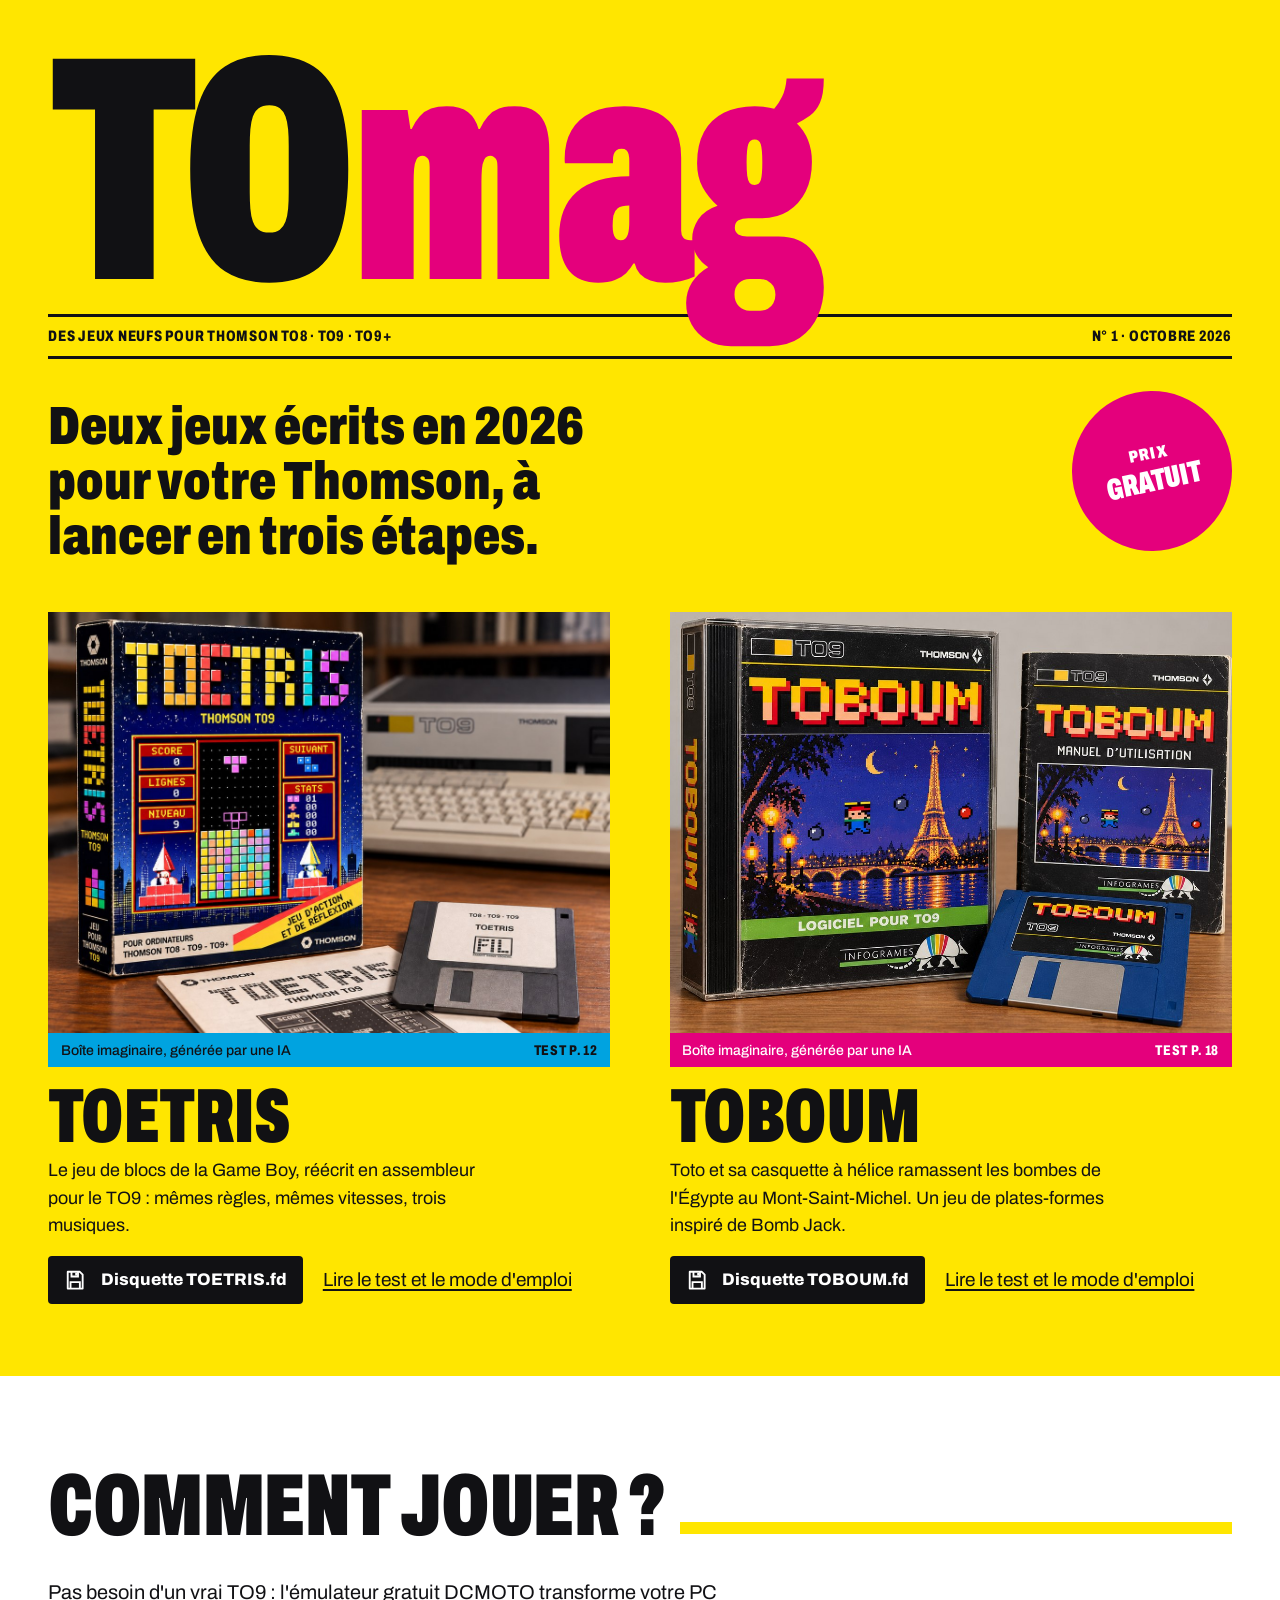
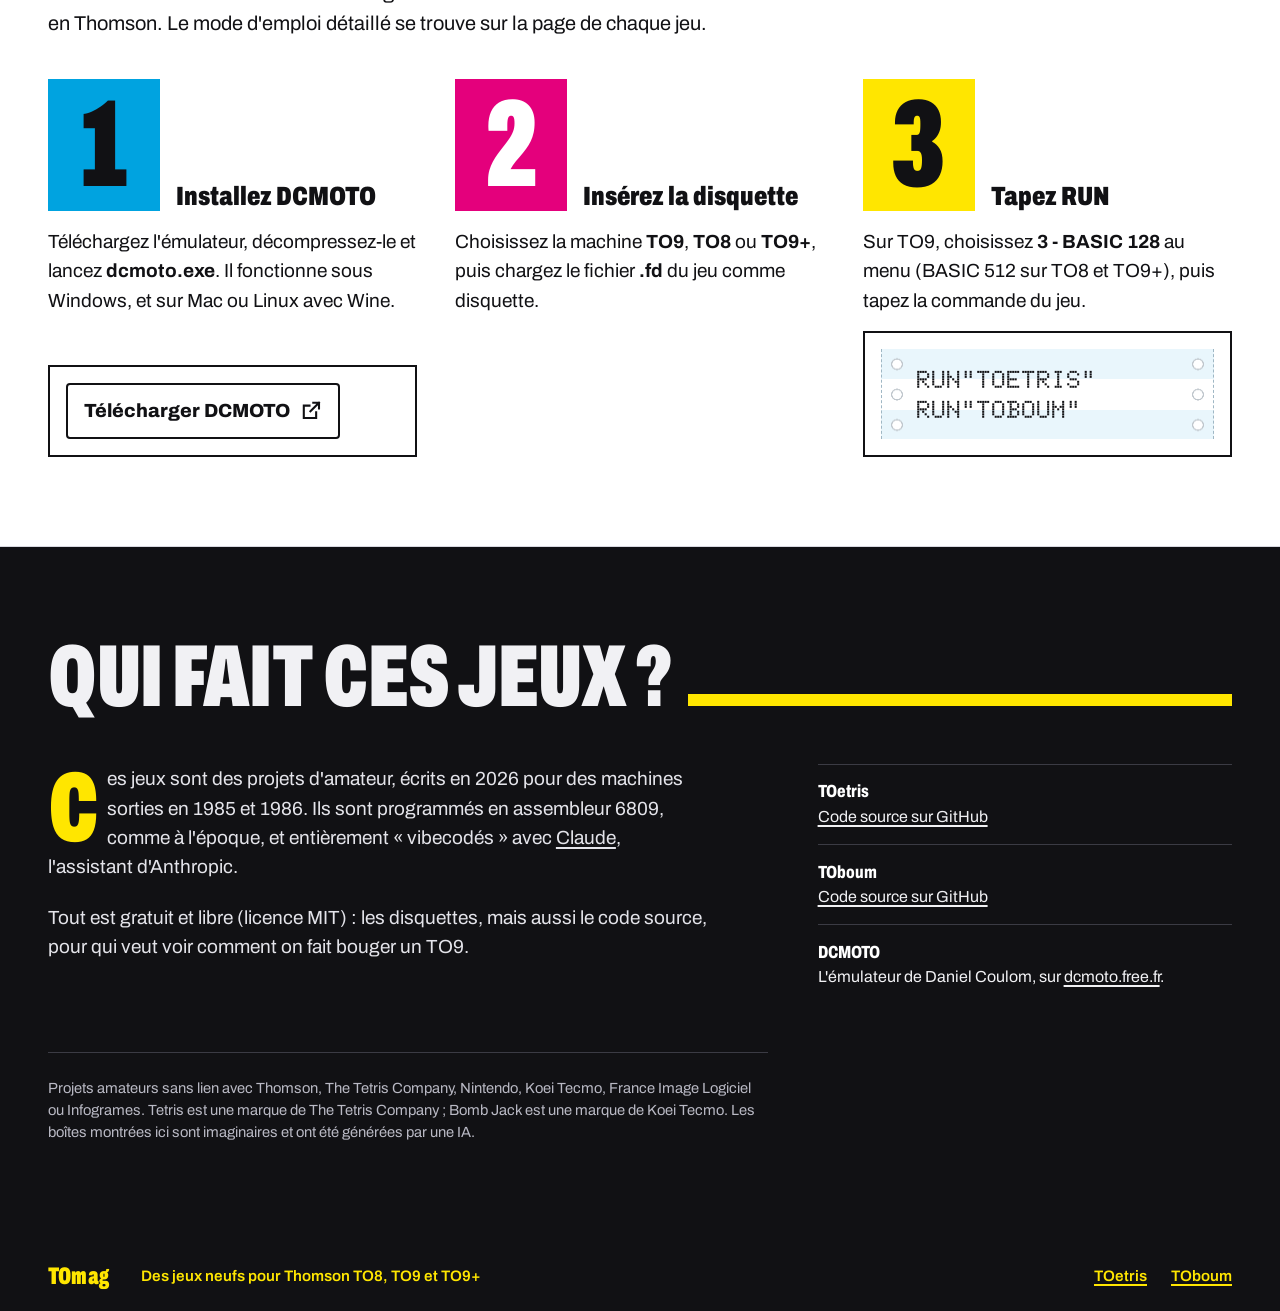
==== index.html @ b763bdde "Page d'accueil TOmag : les deux jeux Thomson et comment y jouer Co-Authored-By: Claude Opus 5.5 <nor" ====
<!doctype html>
<html lang="fr">
<head>
<meta charset="utf-8">
<meta name="viewport" content="width=device-width, initial-scale=1">
<title>TOmag, des jeux neufs pour Thomson TO8, TO9 et TO9+</title>
<meta name="description" content="Deux jeux neufs et gratuits pour les ordinateurs Thomson TO8, TO9 et TO9+ : TOetris et TOboum. Téléchargez la disquette et jouez dans l'émulateur DCMOTO.">
<meta name="theme-color" content="#ffe600">
<meta property="og:title" content="TOmag, des jeux neufs pour Thomson TO8, TO9 et TO9+">
<meta property="og:description" content="TOetris et TOboum : deux jeux gratuits pour votre Thomson, à lancer dans DCMOTO en trois étapes.">
<meta property="og:image" content="https://sebjvproj.github.io/img/toboum-boite.jpg">
<meta property="og:type" content="website">
<link rel="preload" href="fonts/archivo.woff2" as="font" type="font/woff2" crossorigin>
<link rel="icon" href="data:image/svg+xml,%3Csvg xmlns='http://www.w3.org/2000/svg' viewBox='0 0 16 16'%3E%3Crect width='16' height='16' fill='%23ffe600'/%3E%3Cpath d='M3 4h10v2H9v7H7V6H3z' fill='%23111114'/%3E%3C/svg%3E">
<link rel="stylesheet" href="style.css">
</head>
<body data-rubrique="accueil">
<a class="lien-evitement" href="#comment">Aller directement au mode d'emploi</a>

<svg width="0" height="0" style="position:absolute" aria-hidden="true">
  <symbol id="i-disquette" viewBox="0 0 24 24"><path fill="none" stroke="currentColor" stroke-width="2" stroke-linejoin="round" d="M4 3h13l3 3v15H4z"/><path fill="none" stroke="currentColor" stroke-width="2" d="M8 3v5h7V3M7 21v-7h10v7"/><path fill="currentColor" d="M12 4h2v3h-2z"/></symbol>
  <symbol id="i-droite" viewBox="0 0 24 24"><path fill="none" stroke="currentColor" stroke-width="2.4" stroke-linecap="square" d="M4 12h15M13 6l6 6-6 6"/></symbol>
  <symbol id="i-sortie" viewBox="0 0 24 24"><path fill="none" stroke="currentColor" stroke-width="2.2" stroke-linecap="square" d="M14 4h6v6M20 4l-9 9M17 14v6H4V7h6"/></symbol>
</svg>

<main>
  <section class="couverture" aria-labelledby="titre-revue">
    <div class="cadre">
      <h1 class="logo-revue" id="titre-revue">TO<span class="mag">mag</span></h1>
      <div class="sous-logo">
        <span>Des jeux neufs pour Thomson TO8 · TO9 · TO9+</span>
        <span>N° 1 · Octobre 2026</span>
      </div>

      <p class="gratuit" aria-hidden="true"><span>Prix</span><b>Gratuit</b></p>
      <p class="une">Deux jeux écrits en 2026 pour votre Thomson, à lancer en trois étapes.</p>

      <div class="sujets">
        <article class="sujet" aria-labelledby="sujet-toetris">
          <a class="image" href="/toetris/" tabindex="-1" aria-hidden="true">
            <img src="img/toetris-boite.jpg" width="1200" height="900" alt="">
          </a>
          <p class="sujet-bande"><span>Boîte imaginaire, générée par une IA</span><span>Test p. 12</span></p>
          <h2 id="sujet-toetris"><a href="/toetris/">TOetris</a></h2>
          <p>Le jeu de blocs de la Game Boy, réécrit en assembleur pour le TO9 : mêmes règles, mêmes vitesses, trois musiques.</p>
          <div class="liens">
            <a class="bouton" href="https://github.com/sebjvproj/toetris/releases/latest/download/TOETRIS.fd" download>
              <svg aria-hidden="true"><use href="#i-disquette"/></svg>
              <span>Disquette TOETRIS.fd</span>
            </a>
            <a href="/toetris/">Lire le test et le mode d'emploi</a>
          </div>
        </article>

        <article class="sujet" aria-labelledby="sujet-toboum">
          <a class="image" href="/toboum-to9/" tabindex="-1" aria-hidden="true">
            <img src="img/toboum-boite.jpg" width="1200" height="800" alt="">
          </a>
          <p class="sujet-bande"><span>Boîte imaginaire, générée par une IA</span><span>Test p. 18</span></p>
          <h2 id="sujet-toboum"><a href="/toboum-to9/">TOboum</a></h2>
          <p>Toto et sa casquette à hélice ramassent les bombes de l'Égypte au Mont-Saint-Michel. Un jeu de plates-formes inspiré de Bomb Jack.</p>
          <div class="liens">
            <a class="bouton" href="https://github.com/sebjvproj/toboum-to9/releases/latest/download/TOBOUM.fd" download>
              <svg aria-hidden="true"><use href="#i-disquette"/></svg>
              <span>Disquette TOBOUM.fd</span>
            </a>
            <a href="/toboum-to9/">Lire le test et le mode d'emploi</a>
          </div>
        </article>
      </div>
    </div>
  </section>

  <section class="rubrique" id="comment" aria-labelledby="titre-comment">
    <div class="cadre">
      <div class="titre-rubrique">
        <h2 id="titre-comment">Comment jouer ?</h2>
        <div class="regle" aria-hidden="true"></div>
      </div>
      <p class="intro-rubrique">Pas besoin d'un vrai TO9 : l'émulateur gratuit DCMOTO transforme votre PC en Thomson. Le mode d'emploi détaillé se trouve sur la page de chaque jeu.</p>

      <ol class="etapes">
        <li class="etape">
          <div class="etape-tete">
            <span class="numero" aria-hidden="true">1</span>
            <h3>Installez DCMOTO</h3>
          </div>
          <p>Téléchargez l'émulateur, décompressez-le et lancez <b>dcmoto.exe</b>. Il fonctionne sous Windows, et sur Mac ou Linux avec Wine.</p>
          <div class="appel">
            <a class="bouton-sec" href="http://dcmoto.free.fr/emulateur/index.html">Télécharger DCMOTO <svg aria-hidden="true"><use href="#i-sortie"/></svg></a>
          </div>
        </li>
        <li class="etape">
          <div class="etape-tete">
            <span class="numero" aria-hidden="true">2</span>
            <h3>Insérez la disquette</h3>
          </div>
          <p>Choisissez la machine <b>TO9</b>, <b>TO8</b> ou <b>TO9+</b>, puis chargez le fichier <b>.fd</b> du jeu comme disquette.</p>
        </li>
        <li class="etape">
          <div class="etape-tete">
            <span class="numero" aria-hidden="true">3</span>
            <h3>Tapez RUN</h3>
          </div>
          <p>Sur TO9, choisissez <b>3 - BASIC 128</b> au menu (BASIC 512 sur TO8 et TO9+), puis tapez la commande du jeu.</p>
          <div class="appel">
            <pre class="listing" aria-label="Commandes : RUN guillemet TOETRIS guillemet, ou RUN guillemet TOBOUM guillemet"><span class="ligne">RUN"TOETRIS"</span><span class="ligne">RUN"TOBOUM"</span></pre>
          </div>
        </li>
      </ol>
    </div>
  </section>

  <section class="rubrique coulisses" aria-labelledby="titre-qui">
    <div class="cadre">
      <div class="titre-rubrique">
        <h2 id="titre-qui">Qui fait ces jeux ?</h2>
        <div class="regle" aria-hidden="true"></div>
      </div>
      <div class="article">
        <div class="texte">
          <p>Ces jeux sont des projets d'amateur, écrits en 2026 pour des machines sorties en 1985 et 1986. Ils sont programmés en assembleur 6809, comme à l'époque, et entièrement « vibecodés » avec <a href="https://claude.ai">Claude</a>, l'assistant d'Anthropic.</p>
          <p>Tout est gratuit et libre (licence MIT) : les disquettes, mais aussi le code source, pour qui veut voir comment on fait bouger un TO9.</p>
        </div>
        <ul class="marge-droite puces-techniques">
          <li><b>TOetris</b><a href="https://github.com/sebjvproj/toetris">Code source sur GitHub</a></li>
          <li><b>TOboum</b><a href="https://github.com/sebjvproj/toboum-to9">Code source sur GitHub</a></li>
          <li><b>DCMOTO</b>L'émulateur de Daniel Coulom, sur <a href="http://dcmoto.free.fr/">dcmoto.free.fr</a>.</li>
        </ul>
      </div>
      <div class="mentions">
        <p>Projets amateurs sans lien avec Thomson, The Tetris Company, Nintendo, Koei Tecmo, France Image Logiciel ou Infogrames. Tetris est une marque de The Tetris Company ; Bomb Jack est une marque de Koei Tecmo. Les boîtes montrées ici sont imaginaires et ont été générées par une IA.</p>
      </div>
    </div>
  </section>
</main>

<footer class="pied">
  <div class="cadre">
    <span class="titre-revue"><b>TOmag</b></span>
    <span>Des jeux neufs pour Thomson TO8, TO9 et TO9+</span>
    <nav aria-label="Liens">
      <a href="/toetris/">TOetris</a>
      <a href="/toboum-to9/">TOboum</a>
    </nav>
  </div>
</footer>
</body>
</html>
---- style.css ----
/* TOmag : pages des jeux Thomson. Feuille commune aux trois sites. */

@font-face {
  font-family: "Archivo";
  src: url("fonts/archivo.woff2") format("woff2");
  font-weight: 100 900;
  font-stretch: 62% 125%;
  font-style: normal;
  font-display: swap;
}
@font-face {
  font-family: "Doto";
  src: url("fonts/doto.woff2") format("woff2");
  font-weight: 400 900;
  font-display: swap;
}

:root {
  color-scheme: light;
  /* Encres de quadrichromie */
  --cyan: #00a3e0;
  --magenta: #e4007c;
  --jaune: #ffe600;
  --noir: #111114;
  --papier: #ffffff;
  --gris: #4a4a55;
  --filet: #d9d9e0;
  /* Fonds de rubrique */
  --nuit: #141a5e;
  --nuit-2: #1e2780;
  --rubrique: var(--cyan);
  --sur-rubrique: var(--noir);
  --champ: var(--nuit);
  --sur-champ: #ffffff;
  --sur-champ-doux: #c9cff5;

  --col: calc((min(100vw, 1280px) - 2 * var(--marge)) / 40);
  --marge: clamp(16px, 4vw, 48px);
  --texte: 1.1875rem;
  --affiche: "Archivo", "Arial Narrow", sans-serif;
  --listing: "Doto", ui-monospace, monospace;
}

body[data-rubrique="toboum"] {
  --rubrique: var(--magenta);
  --sur-rubrique: #ffffff;
  --champ: #121014;
  --sur-champ-doux: #f1c9df;
}
body[data-rubrique="accueil"] {
  --rubrique: var(--noir);
  --sur-rubrique: var(--jaune);
  --champ: var(--jaune);
  --sur-champ: var(--noir);
  --sur-champ-doux: #3a3510;
}

*, *::before, *::after { box-sizing: border-box; }

html {
  -webkit-text-size-adjust: 100%;
  scroll-behavior: smooth;
  scrollbar-color: var(--noir) var(--papier);
}
@media (prefers-reduced-motion: reduce) {
  html { scroll-behavior: auto; }
}

body {
  margin: 0;
  background: var(--papier);
  color: var(--noir);
  font-family: "Archivo", system-ui, sans-serif;
  font-size: var(--texte);
  line-height: 1.55;
  font-stretch: 100%;
  text-rendering: optimizeLegibility;
}

::selection { background: var(--jaune); color: var(--noir); }

a {
  color: inherit;
  text-decoration-thickness: 2px;
  text-underline-offset: 0.18em;
}
a:hover { text-decoration-color: var(--rubrique); }

:focus-visible {
  outline: 3px solid var(--magenta);
  outline-offset: 3px;
}
body[data-rubrique="toboum"] :focus-visible { outline-color: var(--jaune); }

img { display: block; max-width: 100%; height: auto; }
.pixel { image-rendering: pixelated; }

.cadre {
  width: min(100% - 2 * var(--marge), 1280px - 2 * var(--marge));
  margin-inline: auto;
}

.lien-evitement {
  position: absolute;
  left: var(--marge);
  top: -100px;
  background: var(--jaune);
  color: var(--noir);
  padding: 0.6em 1em;
  font-weight: 700;
  z-index: 10;
}
.lien-evitement:focus { top: 8px; }

/* ---------- Bandeau courant (tête de page de magazine) ---------- */

.bandeau {
  background: var(--rubrique);
  color: var(--sur-rubrique);
  font-stretch: 75%;
  font-weight: 800;
  text-transform: uppercase;
  letter-spacing: 0.06em;
  font-size: 0.9rem;
}
.bandeau .cadre {
  display: flex;
  align-items: center;
  gap: 0.5rem 1.5rem;
  min-height: 3rem;
  flex-wrap: wrap;
  padding-block: 0.4rem;
}
.bandeau a { text-decoration: none; }
.bandeau a:hover { text-decoration: underline; }
.titre-revue {
  font-size: 1.35rem;
  font-weight: 900;
  font-stretch: 62%;
  letter-spacing: 0.01em;
  text-transform: none;
}
.titre-revue b { font-weight: 900; }
.bandeau .folio { margin-left: auto; font-variant-numeric: tabular-nums; }
.bandeau .sep { opacity: 0.55; }

/* ---------- Ouverture (premier écran) ---------- */

.ouverture {
  background: var(--champ);
  color: var(--sur-champ);
  padding-block: clamp(1.5rem, 4vw, 3.5rem) clamp(2.5rem, 6vw, 5rem);
  overflow: hidden;
}

.tete-ouverture {
  display: grid;
  grid-template-columns: repeat(40, 1fr);
  align-items: end;
  margin-bottom: clamp(1.5rem, 3.5vw, 2.75rem);
}
.tete-ouverture .manchette { grid-column: 1 / span 27; }
.tete-ouverture .chapo { grid-column: 29 / span 12; margin-bottom: 0.9rem; }

.manchette {
  margin: 0;
  font-family: var(--affiche);
  font-stretch: 62%;
  font-weight: 900;
  text-transform: uppercase;
  line-height: 0.82;
  letter-spacing: -0.01em;
  font-size: clamp(5rem, 16vw, 15rem);
  display: flex;
  flex-wrap: nowrap;
  white-space: nowrap;
}
.manchette span { display: inline-block; }

.ouverture-grille {
  display: grid;
  grid-template-columns: repeat(40, 1fr);
  column-gap: 0;
  align-items: start;
}
.ouverture-grille .ecran-bloc { grid-column: 1 / span 23; }
.ouverture-grille .colonne-droite { grid-column: 26 / span 15; }

.chapo {
  font-size: clamp(1.3rem, 1.6vw, 1.55rem);
  line-height: 1.4;
  font-weight: 500;
  margin: 0 0 1.75rem;
  max-width: 34ch;
  text-wrap: pretty;
}
.chapo strong { font-weight: 800; }

/* Écran : photo d'écran encadrée */
.ecran {
  margin: 0;
}
.ecran .moniteur {
  background: #000;
  padding: clamp(8px, 1.4vw, 18px);
  border-radius: 6px;
  box-shadow: 0 18px 40px -12px rgba(0, 0, 0, 0.55), 0 2px 6px rgba(0, 0, 0, 0.35);
}
.ecran img { width: 100%; }
.legende {
  font-size: 0.95rem;
  line-height: 1.45;
  margin-top: 0.7rem;
  color: var(--gris);
  max-width: 60ch;
}
.legende b { color: var(--noir); font-weight: 800; }
.ouverture .legende { color: var(--sur-champ-doux); }
.ouverture .legende b { color: var(--sur-champ); }

/* Fiche technique : encadré jaune */
.fiche {
  display: flex;
  flex-direction: column;
  background: var(--jaune);
  color: var(--noir);
  padding: 1.4rem 1.4rem 1.6rem;
  box-shadow: 0 22px 40px -18px rgba(0, 0, 0, 0.6);
}
body[data-rubrique="accueil"] .fiche { background: var(--papier); }
.fiche h2 {
  margin: 0 0 0.9rem;
  font-stretch: 62%;
  font-weight: 900;
  text-transform: uppercase;
  font-size: 2rem;
  line-height: 1;
  padding-bottom: 0.6rem;
  border-bottom: 3px solid var(--noir);
}
.fiche dl {
  margin: 0 0 1.4rem;
  display: grid;
  grid-template-columns: auto 1fr;
  gap: 0.35rem 1rem;
  font-size: 1.02rem;
  line-height: 1.35;
}
.fiche dt {
  font-weight: 800;
  font-stretch: 75%;
  text-transform: uppercase;
  letter-spacing: 0.04em;
  font-size: 0.85rem;
  padding-top: 0.15rem;
}
.fiche dd { margin: 0; }

/* Boutons */
.bouton {
  display: flex;
  align-items: center;
  gap: 0.9rem;
  width: 100%;
  background: var(--noir);
  color: #fff;
  text-decoration: none;
  padding: 1rem 1.2rem;
  border-radius: 4px;
  font-weight: 800;
  font-size: 1.25rem;
  line-height: 1.25;
  transition: background-color 160ms ease-out, transform 160ms cubic-bezier(0.16, 1, 0.3, 1);
}
.bouton svg { flex: none; width: 1.8rem; height: 1.8rem; }
.bouton small {
  display: block;
  font-weight: 500;
  font-size: 0.88rem;
  opacity: 0.85;
  margin-top: 0.2rem;
}
.bouton:hover { background: var(--nuit-2); transform: translateY(-2px); text-decoration: none; }
body[data-rubrique="toboum"] .bouton:hover { background: var(--magenta); }
.bouton:active { transform: translateY(0); }

.lien-suite {
  align-self: flex-start;
  display: inline-flex;
  align-items: center;
  gap: 0.4rem;
  margin-top: 1rem;
  font-weight: 700;
  font-size: 1rem;
}
.lien-suite svg { width: 1.1em; height: 1.1em; }

/* ---------- Rubriques sur papier ---------- */

.rubrique {
  padding-block: clamp(3rem, 7vw, 6rem);
}
.rubrique + .rubrique { border-top: 1px solid var(--filet); }

.titre-rubrique {
  display: grid;
  grid-template-columns: auto 1fr;
  align-items: end;
  gap: 1rem;
  margin: 0 0 clamp(1.75rem, 4vw, 3rem);
}
.titre-rubrique h2 {
  margin: 0;
  font-stretch: 62%;
  font-weight: 900;
  text-transform: uppercase;
  line-height: 0.9;
  font-size: clamp(2.8rem, 7vw, 5.5rem);
  letter-spacing: -0.005em;
}
.titre-rubrique .regle {
  height: 12px;
  background: var(--rubrique);
  margin-bottom: 0.55em;
}
body[data-rubrique="accueil"] .titre-rubrique .regle { background: var(--jaune); }

.intro-rubrique {
  max-width: 62ch;
  font-size: 1.25rem;
  margin: -1rem 0 2.5rem;
}

/* ---------- Pas à pas ---------- */

.etapes {
  list-style: none;
  padding: 0;
  margin: 0;
  display: grid;
  grid-template-columns: repeat(3, 1fr);
  gap: clamp(1.5rem, 3vw, 2.75rem);
  counter-reset: etape;
}
.etape {
  display: flex;
  flex-direction: column;
  gap: 1rem;
}
.etape-tete {
  display: flex;
  align-items: flex-end;
  gap: 1rem;
}
.numero {
  flex: none;
  display: grid;
  place-items: center;
  width: 7rem;
  height: 8.25rem;
  font-stretch: 62%;
  font-weight: 900;
  font-size: 7.75rem;
  line-height: 1;
  color: var(--noir);
}
.etape:nth-child(1) .numero { background: var(--cyan); }
.etape:nth-child(2) .numero { background: var(--magenta); color: #fff; }
.etape:nth-child(3) .numero { background: var(--jaune); }
.etape h3 {
  margin: 0;
  font-stretch: 75%;
  font-weight: 900;
  font-size: 1.65rem;
  line-height: 1.05;
  text-wrap: balance;
}
.etape p { margin: 0; }
.etape p + p { margin-top: 0.2rem; }

.appel {
  margin-top: auto;
  border: 2px solid var(--noir);
  padding: 1rem;
  background: var(--papier);
}
.appel-titre {
  font-stretch: 75%;
  font-weight: 800;
  text-transform: uppercase;
  letter-spacing: 0.05em;
  font-size: 0.8rem;
  margin: 0 0 0.6rem;
  color: var(--gris);
}

/* Fil d'Ariane des menus de DCMOTO */
.menus { display: grid; gap: 0.55rem; margin: 0; padding: 0; list-style: none; }
.menu {
  display: flex;
  flex-wrap: wrap;
  align-items: center;
  gap: 0.3rem;
  font-size: 0.98rem;
  line-height: 1.2;
}
.menu span {
  background: #ececf1;
  border: 1px solid #c3c3cc;
  border-radius: 3px;
  padding: 0.25em 0.5em;
  font-weight: 600;
}
.menu svg { width: 0.9em; height: 0.9em; color: var(--gris); }

.bouton-sec {
  display: inline-flex;
  align-items: center;
  gap: 0.6rem;
  border: 2px solid var(--noir);
  padding: 0.7rem 1rem;
  font-weight: 800;
  text-decoration: none;
  border-radius: 4px;
  background: var(--papier);
  transition: background-color 160ms ease-out;
}
.bouton-sec svg { width: 1.2em; height: 1.2em; }
.bouton-sec:hover { background: var(--jaune); }

/* Listing : papier d'imprimante à picots */
.listing {
  position: relative;
  margin: 0;
  padding: 0.9rem 2.2rem;
  background:
    repeating-linear-gradient(180deg, #e9f6fc 0 1.9rem, #ffffff 1.9rem 3.8rem);
  border-inline: 1px dashed #9fb7c4;
  font-family: var(--listing);
  font-weight: 800;
  font-size: 1.55rem;
  line-height: 1.9rem;
  color: var(--noir);
}
body[data-rubrique="toboum"] .listing {
  background: repeating-linear-gradient(180deg, #fcebf4 0 1.9rem, #ffffff 1.9rem 3.8rem);
  border-color: #d6a6c0;
}
.listing::before, .listing::after {
  content: "";
  position: absolute;
  top: 0;
  bottom: 0;
  width: 1.1rem;
  background: radial-gradient(circle at 50% 0.95rem, #fff 0 0.28rem, #bfc6cc 0.3rem 0.36rem, transparent 0.38rem) 0 0 / 100% 1.9rem repeat-y;
}
.listing::before { left: 0.4rem; }
.listing::after { right: 0.4rem; }
.listing .ligne { display: block; white-space: pre; }
.listing .note {
  font-family: "Archivo", sans-serif;
  font-weight: 600;
  font-size: 0.9rem;
  color: var(--gris);
}

.copier {
  display: inline-flex;
  align-items: center;
  gap: 0.45rem;
  margin-top: 0.75rem;
  background: none;
  border: 0;
  padding: 0.3rem 0;
  font: inherit;
  font-weight: 700;
  font-size: 0.98rem;
  color: var(--noir);
  cursor: pointer;
  text-decoration: underline;
  text-decoration-thickness: 2px;
  text-underline-offset: 0.18em;
}
.copier svg { width: 1.1em; height: 1.1em; }
.copier[data-etat="ok"] { text-decoration-color: var(--cyan); }

/* Encadré « En cas de souci » */
.souci {
  margin-top: clamp(2.5rem, 5vw, 4rem);
  display: grid;
  grid-template-columns: repeat(40, 1fr);
}
.souci > div {
  grid-column: 1 / -1;
  background: #e5f5fc;
  border-top: 8px solid var(--cyan);
  padding: 1.5rem clamp(1.25rem, 3vw, 2.25rem);
}
body[data-rubrique="toboum"] .souci > div { background: #fde8f3; border-top-color: var(--magenta); }
body[data-rubrique="accueil"] .souci > div { background: #fffbd1; border-top-color: var(--jaune); }
.souci h3 {
  margin: 0 0 0.75rem;
  font-stretch: 75%;
  font-weight: 900;
  font-size: 1.5rem;
}
.souci dl {
  margin: 0;
  display: grid;
  grid-template-columns: repeat(2, minmax(0, 1fr));
  gap: 1rem 2.5rem;
}
.souci dt { font-weight: 800; }
.souci dd { margin: 0.2rem 0 0; }

/* ---------- Commandes ---------- */

.commandes {
  display: grid;
  grid-template-columns: repeat(40, 1fr);
  row-gap: 2.5rem;
}
.commandes .clavier { grid-column: 1 / span 24; }
.commandes .reglages { grid-column: 27 / span 14; }
.commandes h3 {
  margin: 0 0 1rem;
  font-stretch: 75%;
  font-weight: 900;
  font-size: 1.5rem;
}
table {
  width: 100%;
  border-collapse: collapse;
  font-size: 1.05rem;
  line-height: 1.4;
}
th, td {
  text-align: left;
  vertical-align: top;
  padding: 0.7rem 0.75rem 0.7rem 0;
  border-bottom: 1px solid var(--filet);
}
thead th {
  font-stretch: 75%;
  font-weight: 800;
  text-transform: uppercase;
  letter-spacing: 0.05em;
  font-size: 0.82rem;
  border-bottom: 3px solid var(--noir);
}
td:first-child { width: 42%; }
kbd {
  display: inline-block;
  min-width: 2em;
  text-align: center;
  font: inherit;
  font-weight: 700;
  font-size: 0.92rem;
  line-height: 1;
  padding: 0.38em 0.5em 0.42em;
  margin: 0.1em 0.15em 0.1em 0;
  background: linear-gradient(#fafafa, #e4e4ea);
  border: 1px solid #a9a9b4;
  border-radius: 4px;
  box-shadow: 0 2px 0 -0.5px #a9a9b4, 0 3px 4px rgba(0, 0, 0, 0.12);
  white-space: nowrap;
}
.ou { color: var(--gris); font-size: 0.92rem; margin: 0 0.15em; }
.tabnum { font-variant-numeric: tabular-nums; }

/* ---------- Article ---------- */

.article {
  display: grid;
  grid-template-columns: repeat(40, 1fr);
  row-gap: 2rem;
}
.article .texte { grid-column: 1 / span 23; }
.article .marge-droite { grid-column: 27 / span 14; }
.texte p { margin: 0 0 1.1em; max-width: 66ch; text-wrap: pretty; }
.texte > p:first-child::first-letter {
  float: left;
  font-stretch: 62%;
  font-weight: 900;
  font-size: 5.2em;
  line-height: 0.78;
  padding: 0.06em 0.08em 0 0;
  color: var(--rubrique);
}
body[data-rubrique="toetris"] .texte > p:first-child::first-letter { color: var(--nuit-2); }
.texte h3 {
  font-stretch: 75%;
  font-weight: 900;
  font-size: 1.6rem;
  line-height: 1.1;
  margin: 2.2rem 0 0.8rem;
}
.texte ul { padding-left: 1.2em; margin: 0 0 1.2em; max-width: 64ch; }
.texte li { margin-bottom: 0.45em; }
.texte li::marker { color: var(--rubrique); }
body[data-rubrique="toetris"] .texte li::marker { color: var(--nuit-2); }

.photo { margin: 0; }
.photo img { width: 100%; }
.photo + .photo { margin-top: 2rem; }

/* Bande de photos d'écran */
.planche {
  display: grid;
  grid-template-columns: repeat(3, 1fr);
  gap: clamp(1rem, 2vw, 1.75rem);
  margin-top: clamp(2rem, 5vw, 3.5rem);
}
.planche .moniteur { padding: 8px; border-radius: 4px; }
.planche .moniteur { display: grid; place-items: center; }
body[data-rubrique="toetris"] .planche img { max-width: 320px; }
body[data-rubrique="toboum"] .ecran-bloc img { max-width: 480px; margin-inline: auto; }
body[data-rubrique="toetris"] .ecran-bloc img { max-width: 640px; margin-inline: auto; }

.niveaux { margin: clamp(2.5rem, 5vw, 4rem) 0 0; }
.niveaux ul {
  list-style: none;
  margin: 0;
  padding: 0;
  display: grid;
  grid-template-columns: repeat(auto-fit, 322px);
  justify-content: center;
  gap: clamp(0.75rem, 1.4vw, 1.25rem);
}
.niveaux li { background: #000; padding: 6px; border-radius: 4px; box-shadow: 0 10px 22px -12px rgba(0, 0, 0, 0.5); }
.niveaux img { width: 310px; max-width: 100%; }

@media (min-width: 1024px) {
  .rubrique:not(.coulisses) .article .texte {
    column-count: 2;
    column-gap: 2.25rem;
    column-rule: 1px solid var(--filet);
  }
  .rubrique:not(.coulisses) .article .texte p { hyphens: manual; }
  .rubrique:not(.coulisses) .article .texte h3 { break-after: avoid; margin-top: 1.4rem; }
  .rubrique:not(.coulisses) .article .texte h3:first-child { margin-top: 0; }
  .rubrique:not(.coulisses) .article .texte li,
  .rubrique:not(.coulisses) .article .texte ul { break-inside: avoid; }
}

/* Lecteur de musiques */
.musiques { list-style: none; padding: 0; margin: 0 0 1.5rem; display: grid; gap: 0.6rem; }
.musique {
  display: flex;
  align-items: center;
  gap: 0.9rem;
  width: 100%;
  background: var(--papier);
  border: 2px solid var(--noir);
  border-radius: 4px;
  padding: 0.6rem 0.9rem;
  font: inherit;
  font-size: 1.02rem;
  text-align: left;
  cursor: pointer;
  color: var(--noir);
  transition: background-color 160ms ease-out;
}
.musique:hover { background: #eef9fd; }
.musique .pastille {
  flex: none;
  display: grid;
  place-items: center;
  width: 2.4rem;
  height: 2.4rem;
  border-radius: 50%;
  background: var(--noir);
  color: #fff;
}
.musique .pastille svg { width: 1rem; height: 1rem; }
.musique .icone-pause { display: none; }
.musique[aria-pressed="true"] { background: var(--jaune); }
.musique[aria-pressed="true"] .icone-lecture { display: none; }
.musique[aria-pressed="true"] .icone-pause { display: block; }
.musique b { display: block; font-weight: 800; }
.musique small { color: var(--gris); font-size: 0.88rem; }
.musique[data-etat="charge"] .pastille { animation: attente 900ms steps(2) infinite; }
@keyframes attente { 50% { background: var(--magenta); } }

/* ---------- Coulisses et mentions ---------- */

.coulisses {
  background: var(--noir);
  color: #f1f1f4;
}
.coulisses .titre-rubrique .regle { background: var(--rubrique); }
body[data-rubrique="toetris"] .coulisses .titre-rubrique .regle { background: var(--cyan); }
.coulisses .article .texte p { color: #e4e4ea; }
.coulisses a:hover { text-decoration-color: var(--jaune); }
.coulisses .texte > p:first-child::first-letter { color: var(--jaune); }
.puces-techniques {
  list-style: none;
  padding: 0;
  margin: 0;
  display: grid;
  gap: 1rem;
  font-size: 1rem;
  line-height: 1.45;
}
.puces-techniques li {
  border-top: 1px solid #3b3b44;
  padding-top: 0.9rem;
}
.puces-techniques b { color: #fff; display: block; font-stretch: 75%; font-weight: 800; font-size: 1.1rem; }
.coulisses .bouton-sec { background: transparent; color: #fff; border-color: #fff; margin-top: 0.5rem; }
.coulisses .bouton-sec:hover { background: #fff; color: var(--noir); }

.mentions {
  font-size: 0.92rem;
  line-height: 1.5;
  color: #b9b9c4;
  border-top: 1px solid #3b3b44;
  margin-top: clamp(2.5rem, 5vw, 4rem);
  padding-top: 1.5rem;
  max-width: 90ch;
}
.mentions p { margin: 0 0 0.6em; }

/* ---------- Dans le même numéro ---------- */

.suite {
  background: var(--papier);
  padding-block: clamp(2.5rem, 6vw, 4.5rem);
}
.suite-grille {
  display: grid;
  grid-template-columns: repeat(40, 1fr);
  align-items: center;
  row-gap: 1.5rem;
}
.suite-grille .vignette { grid-column: 1 / span 14; }
.suite-grille .suite-texte { grid-column: 17 / span 24; }
.suite h2 {
  margin: 0 0 0.6rem;
  font-stretch: 62%;
  font-weight: 900;
  font-size: clamp(2.6rem, 6vw, 4.5rem);
  line-height: 0.9;
  text-transform: uppercase;
}
.suite p { margin: 0 0 1rem; max-width: 52ch; }
.suite .liens { display: flex; flex-wrap: wrap; gap: 0.75rem 1.5rem; align-items: center; }
.suite .vignette { margin: 0; }
.suite .vignette a { display: block; }
.suite .vignette img { transition: transform 300ms cubic-bezier(0.16, 1, 0.3, 1); }
.suite .vignette a:hover img { transform: translateY(-4px) rotate(-1deg); }

.pied {
  background: var(--rubrique);
  color: var(--sur-rubrique);
  font-size: 0.95rem;
  font-weight: 600;
}
.pied .cadre {
  display: flex;
  flex-wrap: wrap;
  gap: 0.5rem 2rem;
  align-items: center;
  min-height: 4rem;
  padding-block: 1rem;
}
.pied .titre-revue { font-size: 1.5rem; }
.pied nav { display: flex; flex-wrap: wrap; gap: 0.5rem 1.5rem; margin-left: auto; }

.en { font-style: normal; color: var(--sur-champ-doux); font-size: 0.98rem; margin: 1.25rem 0 0; max-width: 46ch; }

/* ---------- Mouvement : les lettres tombent comme des pièces ---------- */

@media (prefers-reduced-motion: no-preference) {
  .manchette.chute span {
    animation: chute 900ms steps(6, end) both;
    animation-delay: calc(var(--i) * 110ms);
  }
  .manchette.saut span {
    animation: saut 700ms cubic-bezier(0.16, 1, 0.3, 1) both;
    animation-delay: calc(var(--i) * 90ms);
  }
}
@keyframes chute {
  from { transform: translateY(-1.2em); }
  to { transform: translateY(0); }
}
@keyframes saut {
  0% { transform: translateY(0); }
  40% { transform: translateY(-0.28em); }
  100% { transform: translateY(0); }
}

/* ---------- Couverture (accueil) ---------- */

.couverture {
  background: var(--jaune);
  color: var(--noir);
  padding-block: clamp(1.5rem, 4vw, 3rem) clamp(2.5rem, 6vw, 4.5rem);
  overflow: hidden;
}
.logo-revue {
  margin: 0;
  font-stretch: 62%;
  font-weight: 900;
  font-size: clamp(6.5rem, 30vw, 20rem);
  line-height: 0.78;
  letter-spacing: -0.02em;
}
.logo-revue .mag { color: var(--magenta); }
.sous-logo {
  display: flex;
  flex-wrap: wrap;
  justify-content: space-between;
  gap: 0.5rem 2rem;
  border-block: 3px solid var(--noir);
  margin: 1rem 0 clamp(1.5rem, 4vw, 2.5rem);
  padding: 0.5rem 0;
  font-stretch: 75%;
  font-weight: 800;
  text-transform: uppercase;
  letter-spacing: 0.05em;
  font-size: 0.95rem;
}
.une {
  margin: 0 0 clamp(2rem, 4vw, 3rem);
  font-stretch: 75%;
  font-weight: 900;
  font-size: clamp(1.9rem, 4.2vw, 3.4rem);
  line-height: 1.02;
  max-width: 22ch;
  text-wrap: balance;
}
.gratuit {
  display: flex;
  flex-direction: column;
  align-items: center;
  justify-content: center;
  gap: 0.15em;
  float: right;
  width: clamp(7rem, 13vw, 10rem);
  aspect-ratio: 1;
  border-radius: 50%;
  background: var(--magenta);
  color: #fff;
  font-stretch: 62%;
  font-weight: 900;
  text-transform: uppercase;
  text-align: center;
  line-height: 0.95;
  font-size: clamp(1.3rem, 2.4vw, 1.9rem);
  transform: rotate(-12deg);
  margin: -0.5rem 0 1rem 1rem;
}
.gratuit span { display: block; font-size: 0.55em; letter-spacing: 0.08em; font-stretch: 75%; }
.gratuit b { display: block; font-weight: 900; }
.sujets {
  clear: both;
  display: grid;
  grid-template-columns: repeat(40, 1fr);
  row-gap: 3rem;
}
.sujet:nth-child(1) { grid-column: 1 / span 19; }
.sujet:nth-child(2) { grid-column: 22 / span 19; }
.sujet a.image { display: block; background: var(--noir); }
.sujet a.image img { width: 100%; aspect-ratio: 4 / 3; object-fit: cover; }
.sujet a.image img { transition: opacity 200ms ease-out; }
.sujet a.image:hover img { opacity: 0.9; }
.sujet .sujet-bande {
  max-width: none;
  margin: 0;
  display: flex;
  justify-content: space-between;
  align-items: baseline;
  gap: 1rem;
  padding: 0.45rem 0.8rem;
  font-size: 0.88rem;
  font-weight: 500;
  line-height: 1.35;
}
.sujet-bande span:last-child {
  white-space: nowrap;
  font-stretch: 75%;
  font-weight: 800;
  text-transform: uppercase;
  letter-spacing: 0.05em;
}
.sujet:nth-child(1) .sujet-bande { background: var(--cyan); color: var(--noir); }
.sujet:nth-child(2) .sujet-bande { background: var(--magenta); color: #fff; }
.sujet h2 {
  margin: 1rem 0 0.4rem;
  font-stretch: 62%;
  font-weight: 900;
  text-transform: uppercase;
  font-size: clamp(3rem, 6vw, 4.8rem);
  line-height: 0.88;
}
.sujet h2 a { text-decoration: none; }
.sujet h2 a:hover { text-decoration: underline; text-decoration-thickness: 4px; }
.sujet p { margin: 0 0 1rem; max-width: 46ch; font-size: 1.12rem; }
.sujet .liens { display: flex; flex-wrap: wrap; gap: 0.75rem 1.25rem; align-items: center; }
.sujet .bouton { width: auto; font-size: 1.05rem; padding: 0.8rem 1rem; }
.sujet .bouton svg { width: 1.4rem; height: 1.4rem; }
body[data-rubrique="accueil"] .bouton:hover { background: var(--nuit-2); }

/* ---------- Écrans moyens et petits ---------- */

@media (max-width: 1023px) {
  .ouverture-grille .ecran-bloc,
  .ouverture-grille .colonne-droite { grid-column: 1 / -1; }
  .tete-ouverture .manchette, .tete-ouverture .chapo { grid-column: 1 / -1; }
  .tete-ouverture .chapo { margin: 1.25rem 0 0; max-width: 40ch; }
  .ouverture-grille .colonne-droite { margin-top: 2rem; max-width: 34rem; }
  .etapes { grid-template-columns: 1fr; max-width: 46rem; }
  .commandes .clavier, .commandes .reglages,
  .article .texte, .article .marge-droite { grid-column: 1 / -1; }
  .article .marge-droite { max-width: 40rem; }
  .suite-grille .vignette { grid-column: 1 / span 16; }
  .suite-grille .suite-texte { grid-column: 18 / -1; }
}

@media (max-width: 720px) {
  :root { --texte: 1.125rem; }
  .bandeau .sep, .bandeau .machines { display: none; }
  .bandeau .cadre { flex-wrap: nowrap; gap: 1rem; font-size: 0.8rem; }
  .tete-ouverture .chapo { font-size: 1.15rem; }
  .ouverture-grille .colonne-droite { margin-top: 1.25rem; }
  .fiche { padding: 1.1rem 1.1rem 1.3rem; }
  .fiche h2 { font-size: 1.6rem; }
  .fiche .bouton { order: -1; margin-bottom: 1.25rem; }
  .fiche h2 { order: -2; }
  .souci dl { grid-template-columns: 1fr; }
  .planche { grid-template-columns: 1fr 1fr; }
  .planche .ecran:nth-child(3) { grid-column: 1 / -1; }
  .suite-grille .vignette, .suite-grille .suite-texte { grid-column: 1 / -1; }
  .sujet:nth-child(1), .sujet:nth-child(2) { grid-column: 1 / -1; }
  .titre-rubrique { grid-template-columns: 1fr; }
  .titre-rubrique .regle { order: -1; width: 4rem; margin: 0; }
  .numero { width: 5.5rem; height: 6.5rem; font-size: 6rem; }
  .niveaux ul { grid-template-columns: minmax(0, 322px); }
  td:first-child { width: 45%; }
  .listing { font-size: 1.3rem; padding-inline: 1.9rem; }
  .gratuit { width: 6.5rem; }
}

.planche-2 { grid-template-columns: 1fr 1fr; }
@media (max-width: 720px) { .planche-2 .ecran:nth-child(3) { grid-column: auto; } }
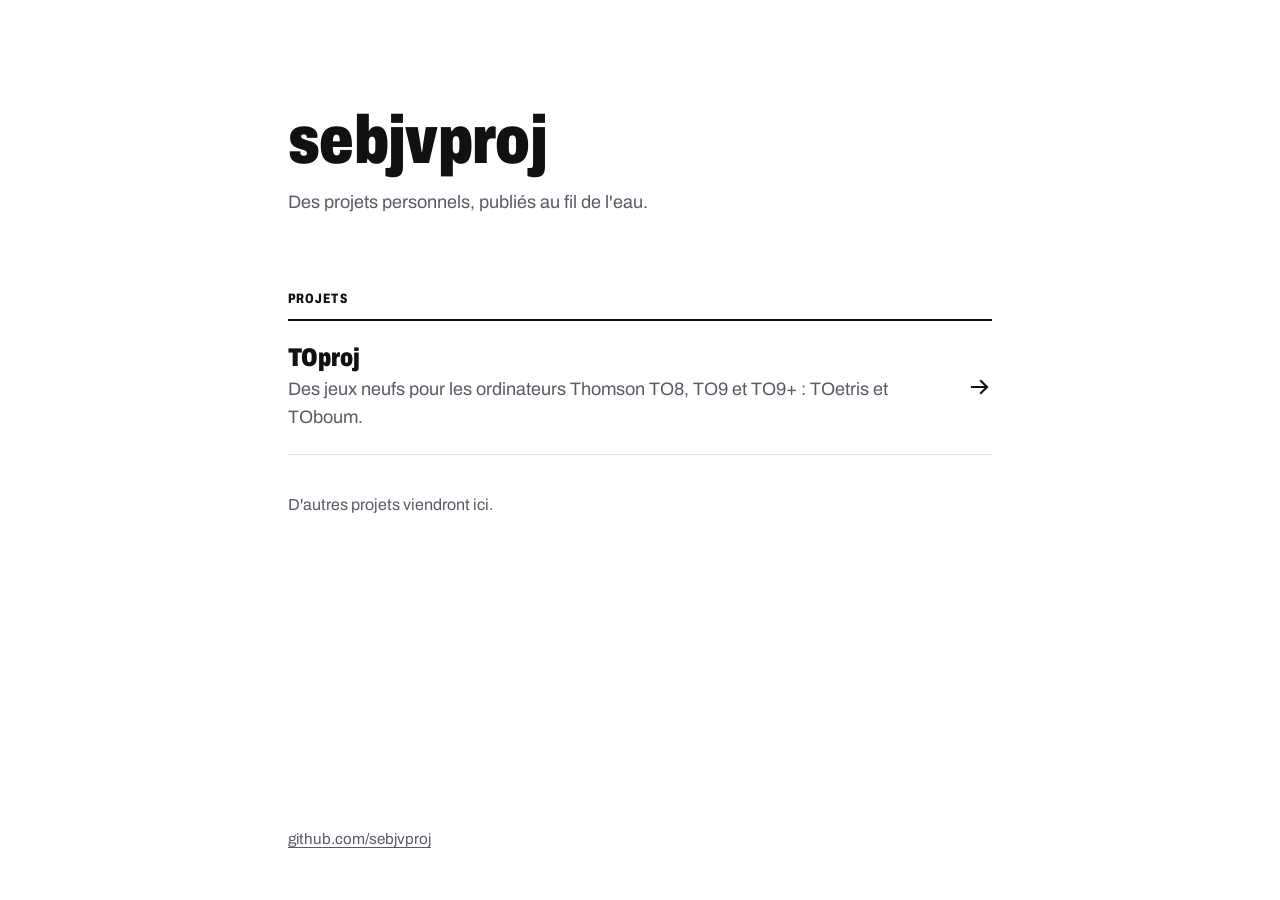
==== commit 9638390a: "Site Thomson déplacé sous /toproj/, accueil général sobre à la racine Le sommaire TOmag passe en /to" ====
--- a/index.html
+++ b/index.html
@@ -3,147 +3,142 @@
 <head>
 <meta charset="utf-8">
 <meta name="viewport" content="width=device-width, initial-scale=1">
-<title>TOmag, des jeux neufs pour Thomson TO8, TO9 et TO9+</title>
-<meta name="description" content="Deux jeux neufs et gratuits pour les ordinateurs Thomson TO8, TO9 et TO9+ : TOetris et TOboum. Téléchargez la disquette et jouez dans l'émulateur DCMOTO.">
-<meta name="theme-color" content="#ffe600">
-<meta property="og:title" content="TOmag, des jeux neufs pour Thomson TO8, TO9 et TO9+">
-<meta property="og:description" content="TOetris et TOboum : deux jeux gratuits pour votre Thomson, à lancer dans DCMOTO en trois étapes.">
-<meta property="og:image" content="https://sebjvproj.github.io/img/toboum-boite.jpg">
-<meta property="og:type" content="website">
-<link rel="preload" href="fonts/archivo.woff2" as="font" type="font/woff2" crossorigin>
-<link rel="icon" href="data:image/svg+xml,%3Csvg xmlns='http://www.w3.org/2000/svg' viewBox='0 0 16 16'%3E%3Crect width='16' height='16' fill='%23ffe600'/%3E%3Cpath d='M3 4h10v2H9v7H7V6H3z' fill='%23111114'/%3E%3C/svg%3E">
-<link rel="stylesheet" href="style.css">
+<title>sebjvproj, projets personnels</title>
+<meta name="description" content="Les projets de sebjvproj : jeux pour ordinateurs Thomson et autres expériences.">
+<meta name="theme-color" content="#ffffff" media="(prefers-color-scheme: light)">
+<meta name="theme-color" content="#111114" media="(prefers-color-scheme: dark)">
+<link rel="preload" href="assets/archivo.woff2" as="font" type="font/woff2" crossorigin>
+<link rel="icon" href="data:image/svg+xml,%3Csvg xmlns='http://www.w3.org/2000/svg' viewBox='0 0 16 16'%3E%3Crect width='16' height='16' rx='3' fill='%23111114'/%3E%3Crect x='4' y='4' width='3' height='8' fill='%23fff'/%3E%3Crect x='9' y='4' width='3' height='3' fill='%23fff'/%3E%3C/svg%3E">
+<style>
+  @font-face {
+    font-family: "Archivo";
+    src: url("assets/archivo.woff2") format("woff2");
+    font-weight: 100 900;
+    font-stretch: 62% 125%;
+    font-display: swap;
+  }
+  :root {
+    color-scheme: light dark;
+    --fond: #ffffff;
+    --encre: #111114;
+    --doux: #5a5a66;
+    --filet: #e2e2e8;
+    --survol: #f4f4f7;
+  }
+  @media (prefers-color-scheme: dark) {
+    :root {
+      --fond: #111114;
+      --encre: #f2f2f5;
+      --doux: #a4a4b0;
+      --filet: #2c2c33;
+      --survol: #1b1b20;
+    }
+  }
+  *, *::before, *::after { box-sizing: border-box; }
+  body {
+    margin: 0;
+    background: var(--fond);
+    color: var(--encre);
+    font-family: "Archivo", system-ui, sans-serif;
+    font-size: 1.125rem;
+    line-height: 1.55;
+  }
+  ::selection { background: var(--encre); color: var(--fond); }
+  :focus-visible { outline: 3px solid currentColor; outline-offset: 3px; }
+  a { color: inherit; text-underline-offset: 0.18em; }
+  .page {
+    width: min(100% - 32px, 44rem);
+    margin: 0 auto;
+    padding: clamp(3rem, 12vh, 7rem) 0 3rem;
+    min-height: 100vh;
+    display: flex;
+    flex-direction: column;
+  }
+  h1 {
+    margin: 0;
+    font-stretch: 75%;
+    font-weight: 900;
+    font-size: clamp(2.75rem, 9vw, 4.25rem);
+    line-height: 0.95;
+    letter-spacing: -0.01em;
+  }
+  .intro {
+    margin: 1rem 0 0;
+    color: var(--doux);
+    max-width: 42ch;
+  }
+  h2 {
+    margin: clamp(3rem, 8vh, 4.5rem) 0 0;
+    padding-bottom: 0.6rem;
+    border-bottom: 2px solid var(--encre);
+    font-stretch: 75%;
+    font-weight: 800;
+    font-size: 0.85rem;
+    text-transform: uppercase;
+    letter-spacing: 0.08em;
+  }
+  .projets { list-style: none; margin: 0; padding: 0; }
+  .projets li { border-bottom: 1px solid var(--filet); }
+  .projet {
+    display: grid;
+    grid-template-columns: 1fr auto;
+    align-items: center;
+    gap: 0.25rem 1.5rem;
+    padding: 1.4rem 0.75rem;
+    margin: 0 -0.75rem;
+    text-decoration: none;
+    border-radius: 6px;
+    transition: background-color 160ms ease-out;
+  }
+  .projet:hover { background: var(--survol); }
+  .projet b {
+    font-stretch: 75%;
+    font-weight: 900;
+    font-size: 1.6rem;
+    line-height: 1.1;
+  }
+  .projet span { grid-column: 1; color: var(--doux); }
+  .projet svg {
+    grid-column: 2;
+    grid-row: 1 / span 2;
+    width: 1.5rem;
+    height: 1.5rem;
+    transition: transform 200ms cubic-bezier(0.16, 1, 0.3, 1);
+  }
+  .projet:hover svg { transform: translateX(4px); }
+  .bientot { padding: 1.4rem 0; color: var(--doux); font-size: 1rem; }
+  footer {
+    margin-top: auto;
+    padding-top: 4rem;
+    font-size: 0.95rem;
+    color: var(--doux);
+  }
+</style>
 </head>
-<body data-rubrique="accueil">
-<a class="lien-evitement" href="#comment">Aller directement au mode d'emploi</a>
+<body>
+<div class="page">
+  <header>
+    <h1>sebjvproj</h1>
+    <p class="intro">Des projets personnels, publiés au fil de l'eau.</p>
+  </header>
 
-<svg width="0" height="0" style="position:absolute" aria-hidden="true">
-  <symbol id="i-disquette" viewBox="0 0 24 24"><path fill="none" stroke="currentColor" stroke-width="2" stroke-linejoin="round" d="M4 3h13l3 3v15H4z"/><path fill="none" stroke="currentColor" stroke-width="2" d="M8 3v5h7V3M7 21v-7h10v7"/><path fill="currentColor" d="M12 4h2v3h-2z"/></symbol>
-  <symbol id="i-droite" viewBox="0 0 24 24"><path fill="none" stroke="currentColor" stroke-width="2.4" stroke-linecap="square" d="M4 12h15M13 6l6 6-6 6"/></symbol>
-  <symbol id="i-sortie" viewBox="0 0 24 24"><path fill="none" stroke="currentColor" stroke-width="2.2" stroke-linecap="square" d="M14 4h6v6M20 4l-9 9M17 14v6H4V7h6"/></symbol>
-</svg>
+  <main>
+    <h2 id="titre-projets">Projets</h2>
+    <ul class="projets" aria-labelledby="titre-projets">
+      <li>
+        <a class="projet" href="/toproj/">
+          <b>TOproj</b>
+          <span>Des jeux neufs pour les ordinateurs Thomson TO8, TO9 et TO9+ : TOetris et TOboum.</span>
+          <svg viewBox="0 0 24 24" aria-hidden="true"><path fill="none" stroke="currentColor" stroke-width="2.2" stroke-linecap="square" d="M4 12h15M13 6l6 6-6 6"/></svg>
+        </a>
+      </li>
+    </ul>
+    <p class="bientot">D'autres projets viendront ici.</p>
+  </main>
 
-<main>
-  <section class="couverture" aria-labelledby="titre-revue">
-    <div class="cadre">
-      <h1 class="logo-revue" id="titre-revue">TO<span class="mag">mag</span></h1>
-      <div class="sous-logo">
-        <span>Des jeux neufs pour Thomson TO8 · TO9 · TO9+</span>
-        <span>N° 1 · Octobre 2026</span>
-      </div>
-
-      <p class="gratuit" aria-hidden="true"><span>Prix</span><b>Gratuit</b></p>
-      <p class="une">Deux jeux écrits en 2026 pour votre Thomson, à lancer en trois étapes.</p>
-
-      <div class="sujets">
-        <article class="sujet" aria-labelledby="sujet-toetris">
-          <a class="image" href="/toetris/" tabindex="-1" aria-hidden="true">
-            <img src="img/toetris-boite.jpg" width="1200" height="900" alt="">
-          </a>
-          <p class="sujet-bande"><span>Boîte imaginaire, générée par une IA</span><span>Test p. 12</span></p>
-          <h2 id="sujet-toetris"><a href="/toetris/">TOetris</a></h2>
-          <p>Le jeu de blocs de la Game Boy, réécrit en assembleur pour le TO9 : mêmes règles, mêmes vitesses, trois musiques.</p>
-          <div class="liens">
-            <a class="bouton" href="https://github.com/sebjvproj/toetris/releases/latest/download/TOETRIS.fd" download>
-              <svg aria-hidden="true"><use href="#i-disquette"/></svg>
-              <span>Disquette TOETRIS.fd</span>
-            </a>
-            <a href="/toetris/">Lire le test et le mode d'emploi</a>
-          </div>
-        </article>
-
-        <article class="sujet" aria-labelledby="sujet-toboum">
-          <a class="image" href="/toboum-to9/" tabindex="-1" aria-hidden="true">
-            <img src="img/toboum-boite.jpg" width="1200" height="800" alt="">
-          </a>
-          <p class="sujet-bande"><span>Boîte imaginaire, générée par une IA</span><span>Test p. 18</span></p>
-          <h2 id="sujet-toboum"><a href="/toboum-to9/">TOboum</a></h2>
-          <p>Toto et sa casquette à hélice ramassent les bombes de l'Égypte au Mont-Saint-Michel. Un jeu de plates-formes inspiré de Bomb Jack.</p>
-          <div class="liens">
-            <a class="bouton" href="https://github.com/sebjvproj/toboum-to9/releases/latest/download/TOBOUM.fd" download>
-              <svg aria-hidden="true"><use href="#i-disquette"/></svg>
-              <span>Disquette TOBOUM.fd</span>
-            </a>
-            <a href="/toboum-to9/">Lire le test et le mode d'emploi</a>
-          </div>
-        </article>
-      </div>
-    </div>
-  </section>
-
-  <section class="rubrique" id="comment" aria-labelledby="titre-comment">
-    <div class="cadre">
-      <div class="titre-rubrique">
-        <h2 id="titre-comment">Comment jouer ?</h2>
-        <div class="regle" aria-hidden="true"></div>
-      </div>
-      <p class="intro-rubrique">Pas besoin d'un vrai TO9 : l'émulateur gratuit DCMOTO transforme votre PC en Thomson. Le mode d'emploi détaillé se trouve sur la page de chaque jeu.</p>
-
-      <ol class="etapes">
-        <li class="etape">
-          <div class="etape-tete">
-            <span class="numero" aria-hidden="true">1</span>
-            <h3>Installez DCMOTO</h3>
-          </div>
-          <p>Téléchargez l'émulateur, décompressez-le et lancez <b>dcmoto.exe</b>. Il fonctionne sous Windows, et sur Mac ou Linux avec Wine.</p>
-          <div class="appel">
-            <a class="bouton-sec" href="http://dcmoto.free.fr/emulateur/index.html">Télécharger DCMOTO <svg aria-hidden="true"><use href="#i-sortie"/></svg></a>
-          </div>
-        </li>
-        <li class="etape">
-          <div class="etape-tete">
-            <span class="numero" aria-hidden="true">2</span>
-            <h3>Insérez la disquette</h3>
-          </div>
-          <p>Choisissez la machine <b>TO9</b>, <b>TO8</b> ou <b>TO9+</b>, puis chargez le fichier <b>.fd</b> du jeu comme disquette.</p>
-        </li>
-        <li class="etape">
-          <div class="etape-tete">
-            <span class="numero" aria-hidden="true">3</span>
-            <h3>Tapez RUN</h3>
-          </div>
-          <p>Sur TO9, choisissez <b>3 - BASIC 128</b> au menu (BASIC 512 sur TO8 et TO9+), puis tapez la commande du jeu.</p>
-          <div class="appel">
-            <pre class="listing" aria-label="Commandes : RUN guillemet TOETRIS guillemet, ou RUN guillemet TOBOUM guillemet"><span class="ligne">RUN"TOETRIS"</span><span class="ligne">RUN"TOBOUM"</span></pre>
-          </div>
-        </li>
-      </ol>
-    </div>
-  </section>
-
-  <section class="rubrique coulisses" aria-labelledby="titre-qui">
-    <div class="cadre">
-      <div class="titre-rubrique">
-        <h2 id="titre-qui">Qui fait ces jeux ?</h2>
-        <div class="regle" aria-hidden="true"></div>
-      </div>
-      <div class="article">
-        <div class="texte">
-          <p>Ces jeux sont des projets d'amateur, écrits en 2026 pour des machines sorties en 1985 et 1986. Ils sont programmés en assembleur 6809, comme à l'époque, et entièrement « vibecodés » avec <a href="https://claude.ai">Claude</a>, l'assistant d'Anthropic.</p>
-          <p>Tout est gratuit et libre (licence MIT) : les disquettes, mais aussi le code source, pour qui veut voir comment on fait bouger un TO9.</p>
-        </div>
-        <ul class="marge-droite puces-techniques">
-          <li><b>TOetris</b><a href="https://github.com/sebjvproj/toetris">Code source sur GitHub</a></li>
-          <li><b>TOboum</b><a href="https://github.com/sebjvproj/toboum-to9">Code source sur GitHub</a></li>
-          <li><b>DCMOTO</b>L'émulateur de Daniel Coulom, sur <a href="http://dcmoto.free.fr/">dcmoto.free.fr</a>.</li>
-        </ul>
-      </div>
-      <div class="mentions">
-        <p>Projets amateurs sans lien avec Thomson, The Tetris Company, Nintendo, Koei Tecmo, France Image Logiciel ou Infogrames. Tetris est une marque de The Tetris Company ; Bomb Jack est une marque de Koei Tecmo. Les boîtes montrées ici sont imaginaires et ont été générées par une IA.</p>
-      </div>
-    </div>
-  </section>
-</main>
-
-<footer class="pied">
-  <div class="cadre">
-    <span class="titre-revue"><b>TOmag</b></span>
-    <span>Des jeux neufs pour Thomson TO8, TO9 et TO9+</span>
-    <nav aria-label="Liens">
-      <a href="/toetris/">TOetris</a>
-      <a href="/toboum-to9/">TOboum</a>
-    </nav>
-  </div>
-</footer>
+  <footer>
+    <a href="https://github.com/sebjvproj">github.com/sebjvproj</a>
+  </footer>
+</div>
 </body>
 </html>
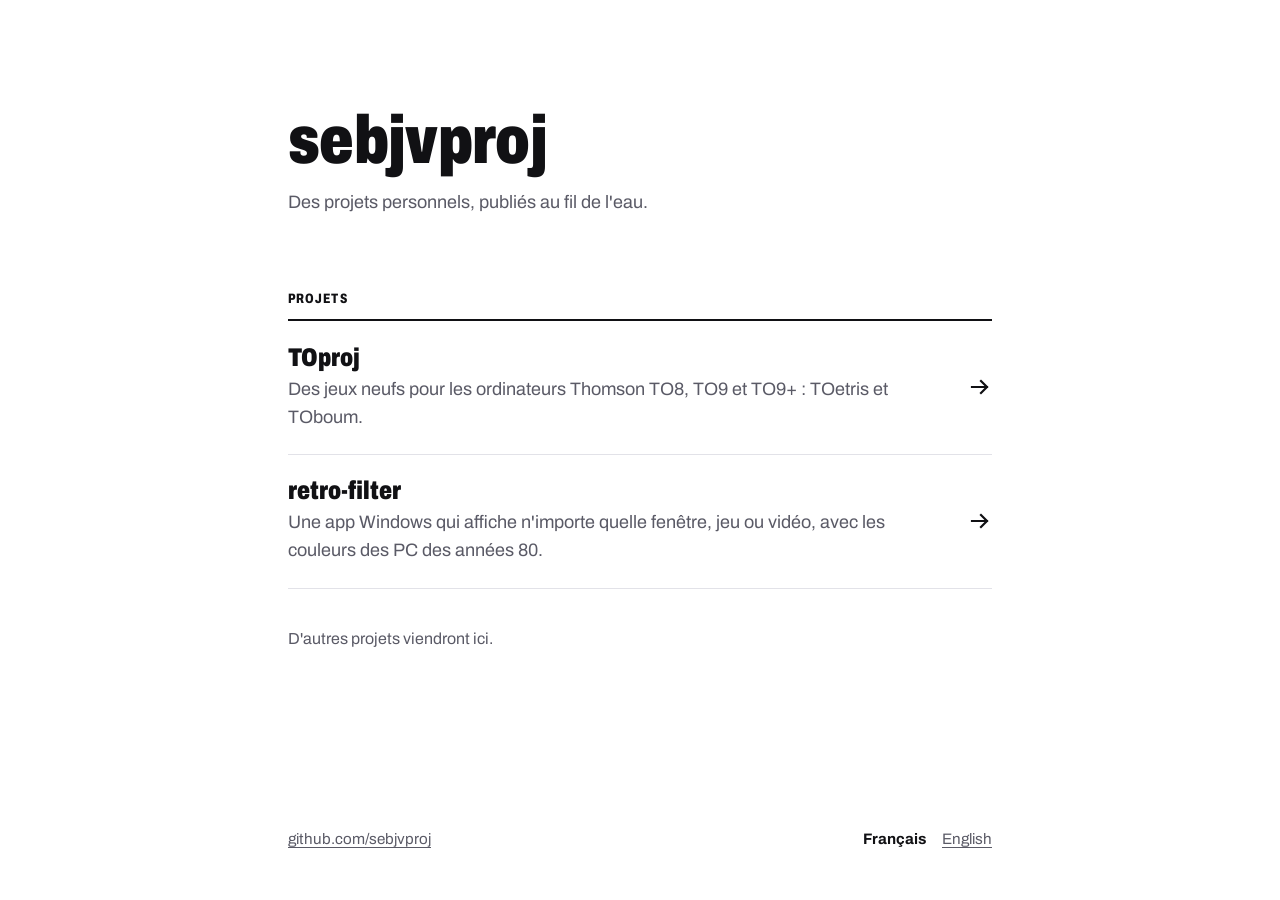
==== commit 77098a15: "Page retro-filter, en français et en anglais, et accueil bilingue - /retro-filter/ et /retro-filter/" ====
--- a/index.html
+++ b/index.html
@@ -4,9 +4,12 @@
 <meta charset="utf-8">
 <meta name="viewport" content="width=device-width, initial-scale=1">
 <title>sebjvproj, projets personnels</title>
-<meta name="description" content="Les projets de sebjvproj : jeux pour ordinateurs Thomson et autres expériences.">
+<meta name="description" content="Les projets de sebjvproj : jeux pour ordinateurs Thomson, filtre rétro pour Windows et autres expériences.">
 <meta name="theme-color" content="#ffffff" media="(prefers-color-scheme: light)">
 <meta name="theme-color" content="#111114" media="(prefers-color-scheme: dark)">
+<link rel="canonical" href="https://sebjvproj.github.io/">
+<link rel="alternate" hreflang="fr" href="https://sebjvproj.github.io/">
+<link rel="alternate" hreflang="en" href="https://sebjvproj.github.io/en/">
 <link rel="preload" href="assets/archivo.woff2" as="font" type="font/woff2" crossorigin>
 <link rel="icon" href="data:image/svg+xml,%3Csvg xmlns='http://www.w3.org/2000/svg' viewBox='0 0 16 16'%3E%3Crect width='16' height='16' rx='3' fill='%23111114'/%3E%3Crect x='4' y='4' width='3' height='8' fill='%23fff'/%3E%3Crect x='9' y='4' width='3' height='3' fill='%23fff'/%3E%3C/svg%3E">
 <style>
@@ -112,7 +115,13 @@
     padding-top: 4rem;
     font-size: 0.95rem;
     color: var(--doux);
+    display: flex;
+    flex-wrap: wrap;
+    justify-content: space-between;
+    gap: 0.5rem 2rem;
   }
+  .langues { display: flex; gap: 1rem; }
+  .langues [aria-current] { color: var(--encre); font-weight: 700; text-decoration: none; }
 </style>
 </head>
 <body>
@@ -132,12 +141,23 @@
           <svg viewBox="0 0 24 24" aria-hidden="true"><path fill="none" stroke="currentColor" stroke-width="2.2" stroke-linecap="square" d="M4 12h15M13 6l6 6-6 6"/></svg>
         </a>
       </li>
+      <li>
+        <a class="projet" href="/retro-filter/">
+          <b>retro-filter</b>
+          <span>Une app Windows qui affiche n'importe quelle fenêtre, jeu ou vidéo, avec les couleurs des PC des années 80.</span>
+          <svg viewBox="0 0 24 24" aria-hidden="true"><path fill="none" stroke="currentColor" stroke-width="2.2" stroke-linecap="square" d="M4 12h15M13 6l6 6-6 6"/></svg>
+        </a>
+      </li>
     </ul>
     <p class="bientot">D'autres projets viendront ici.</p>
   </main>
 
   <footer>
     <a href="https://github.com/sebjvproj">github.com/sebjvproj</a>
+    <nav class="langues" aria-label="Langue">
+      <a href="/" aria-current="page">Français</a>
+      <a href="/en/" lang="en" hreflang="en">English</a>
+    </nav>
   </footer>
 </div>
 </body>
